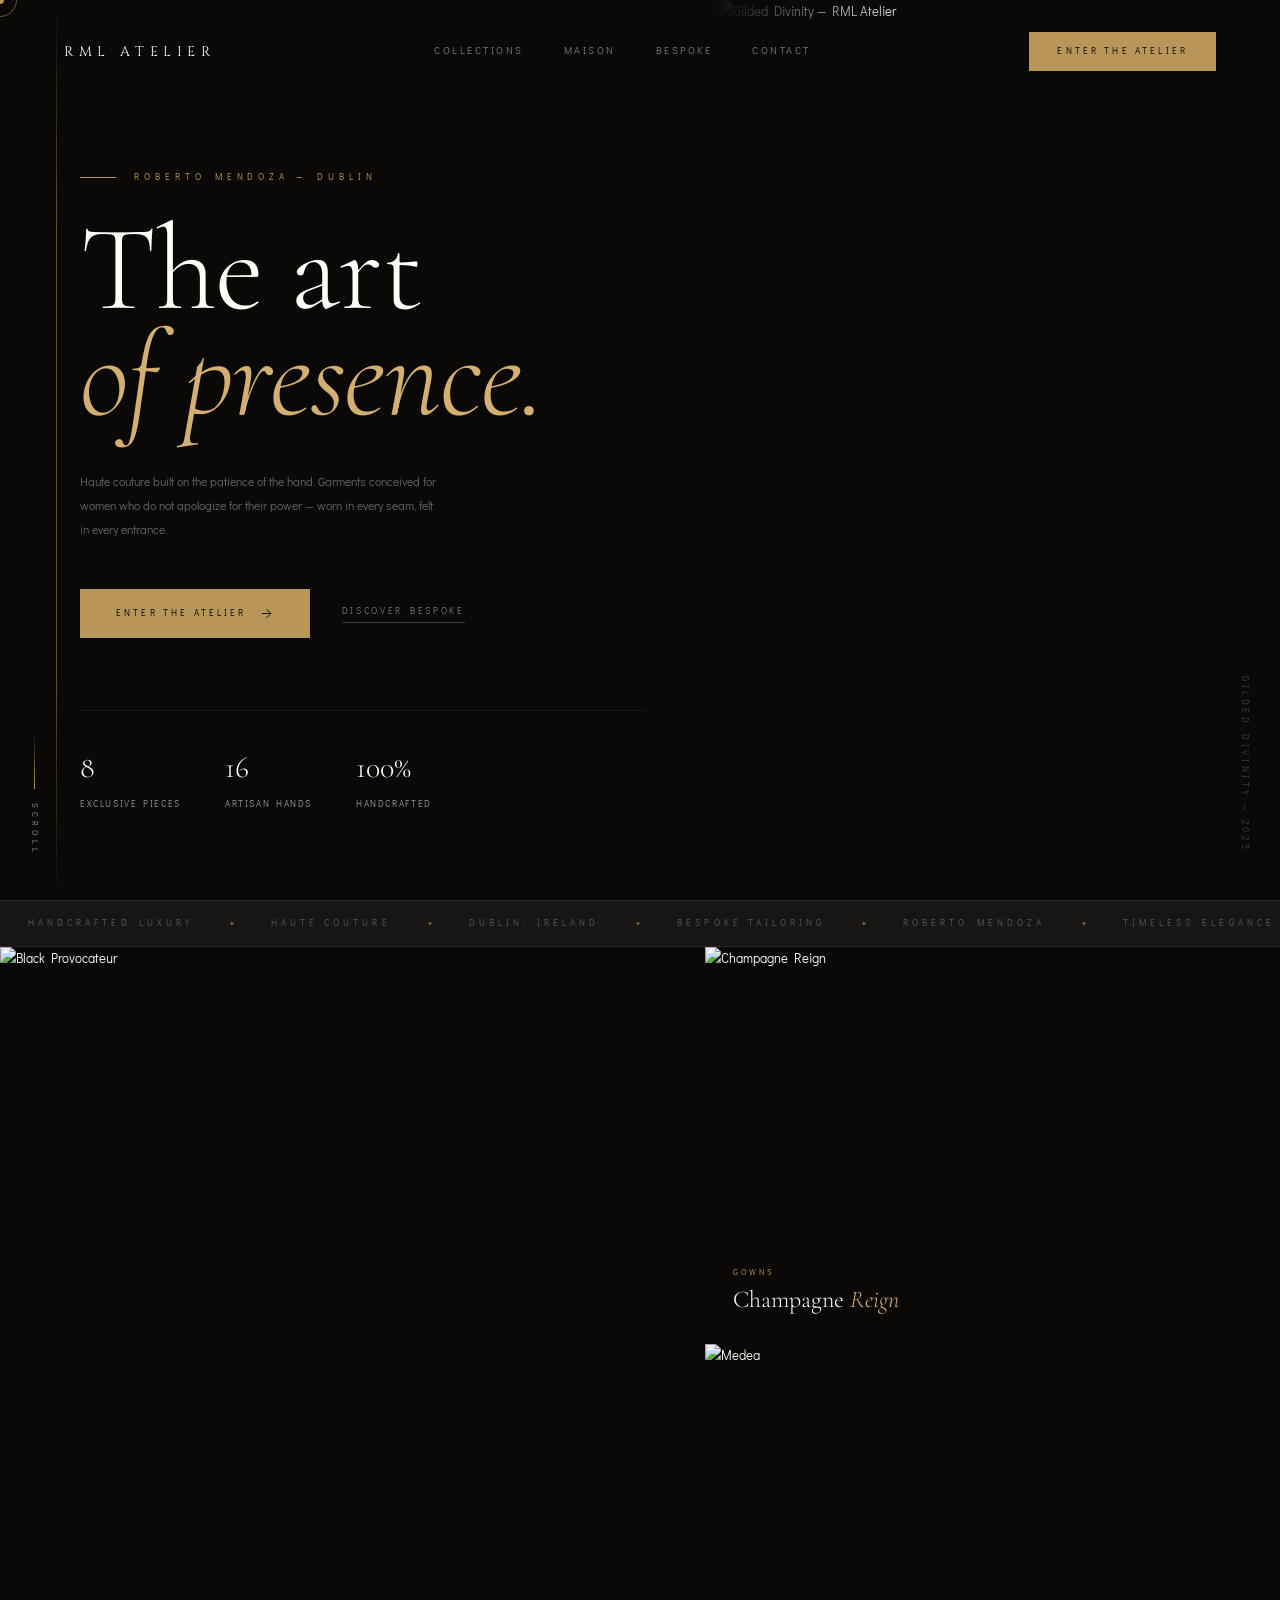
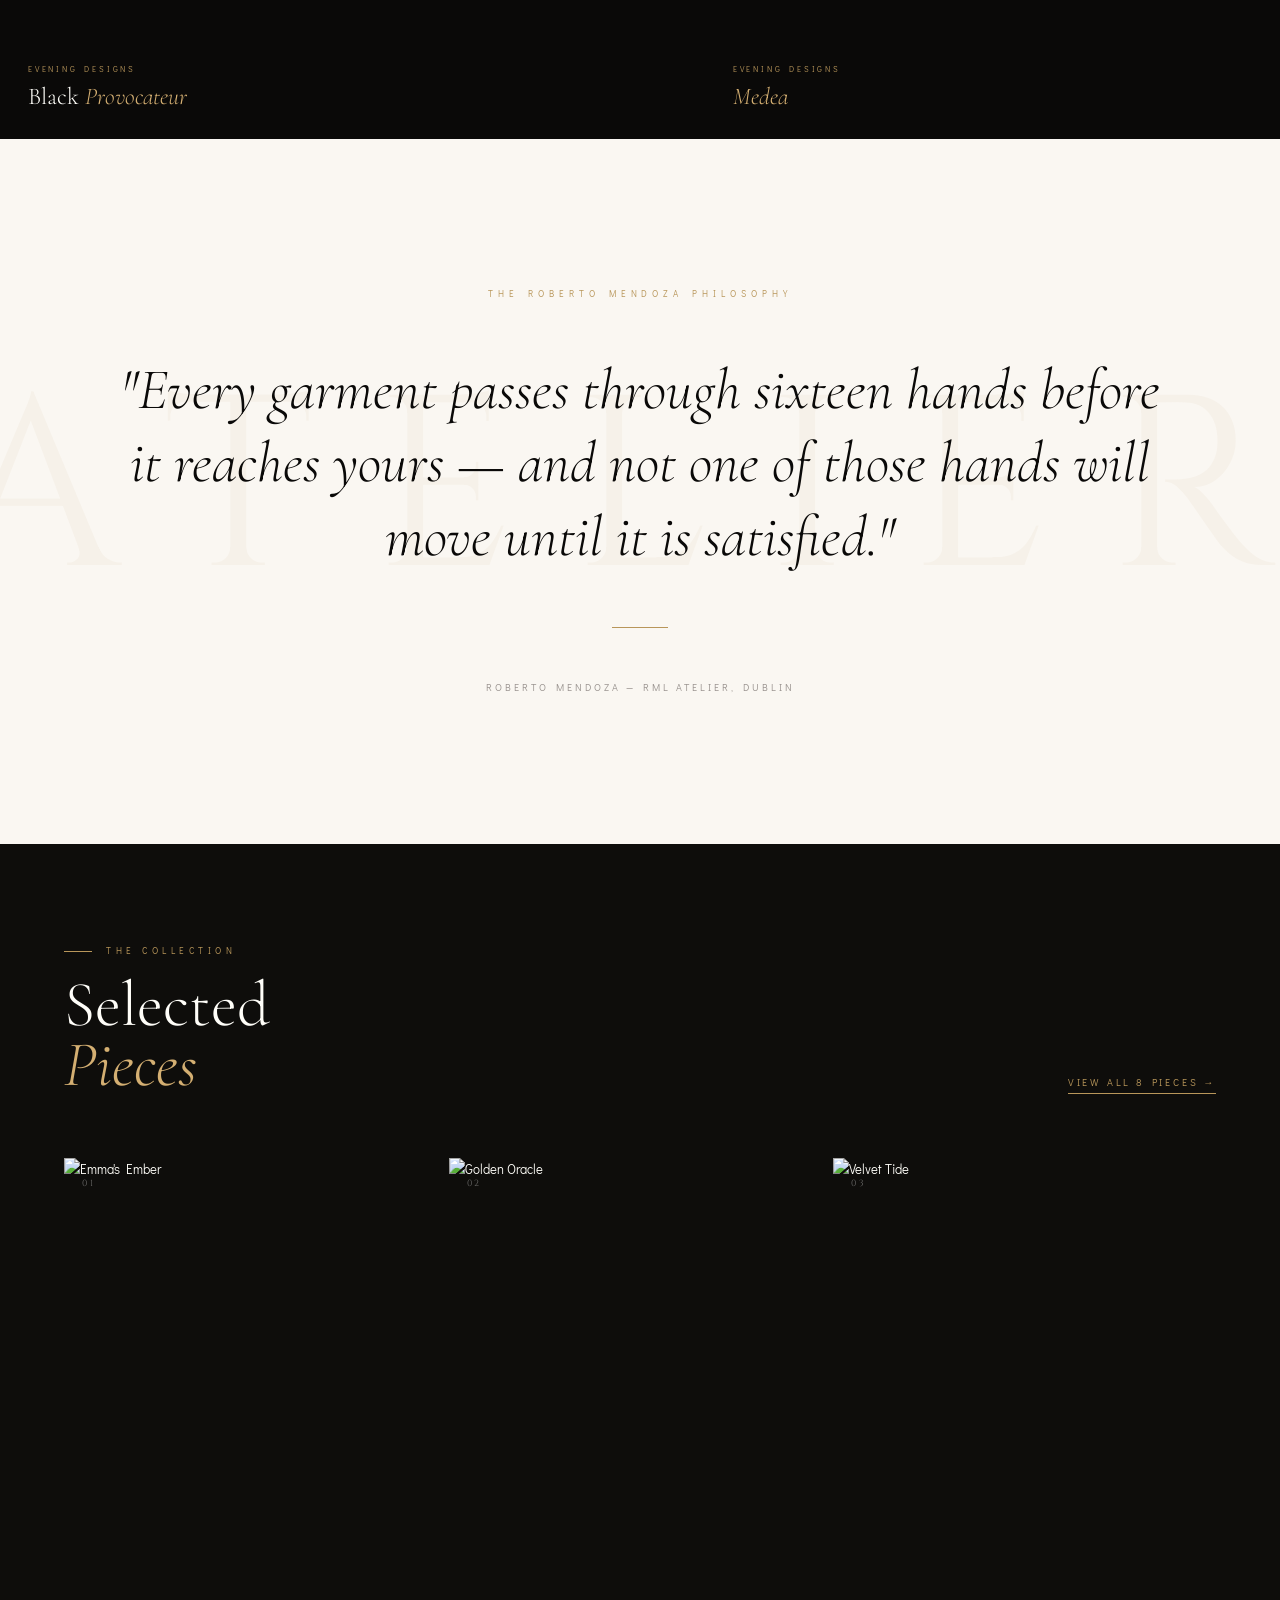
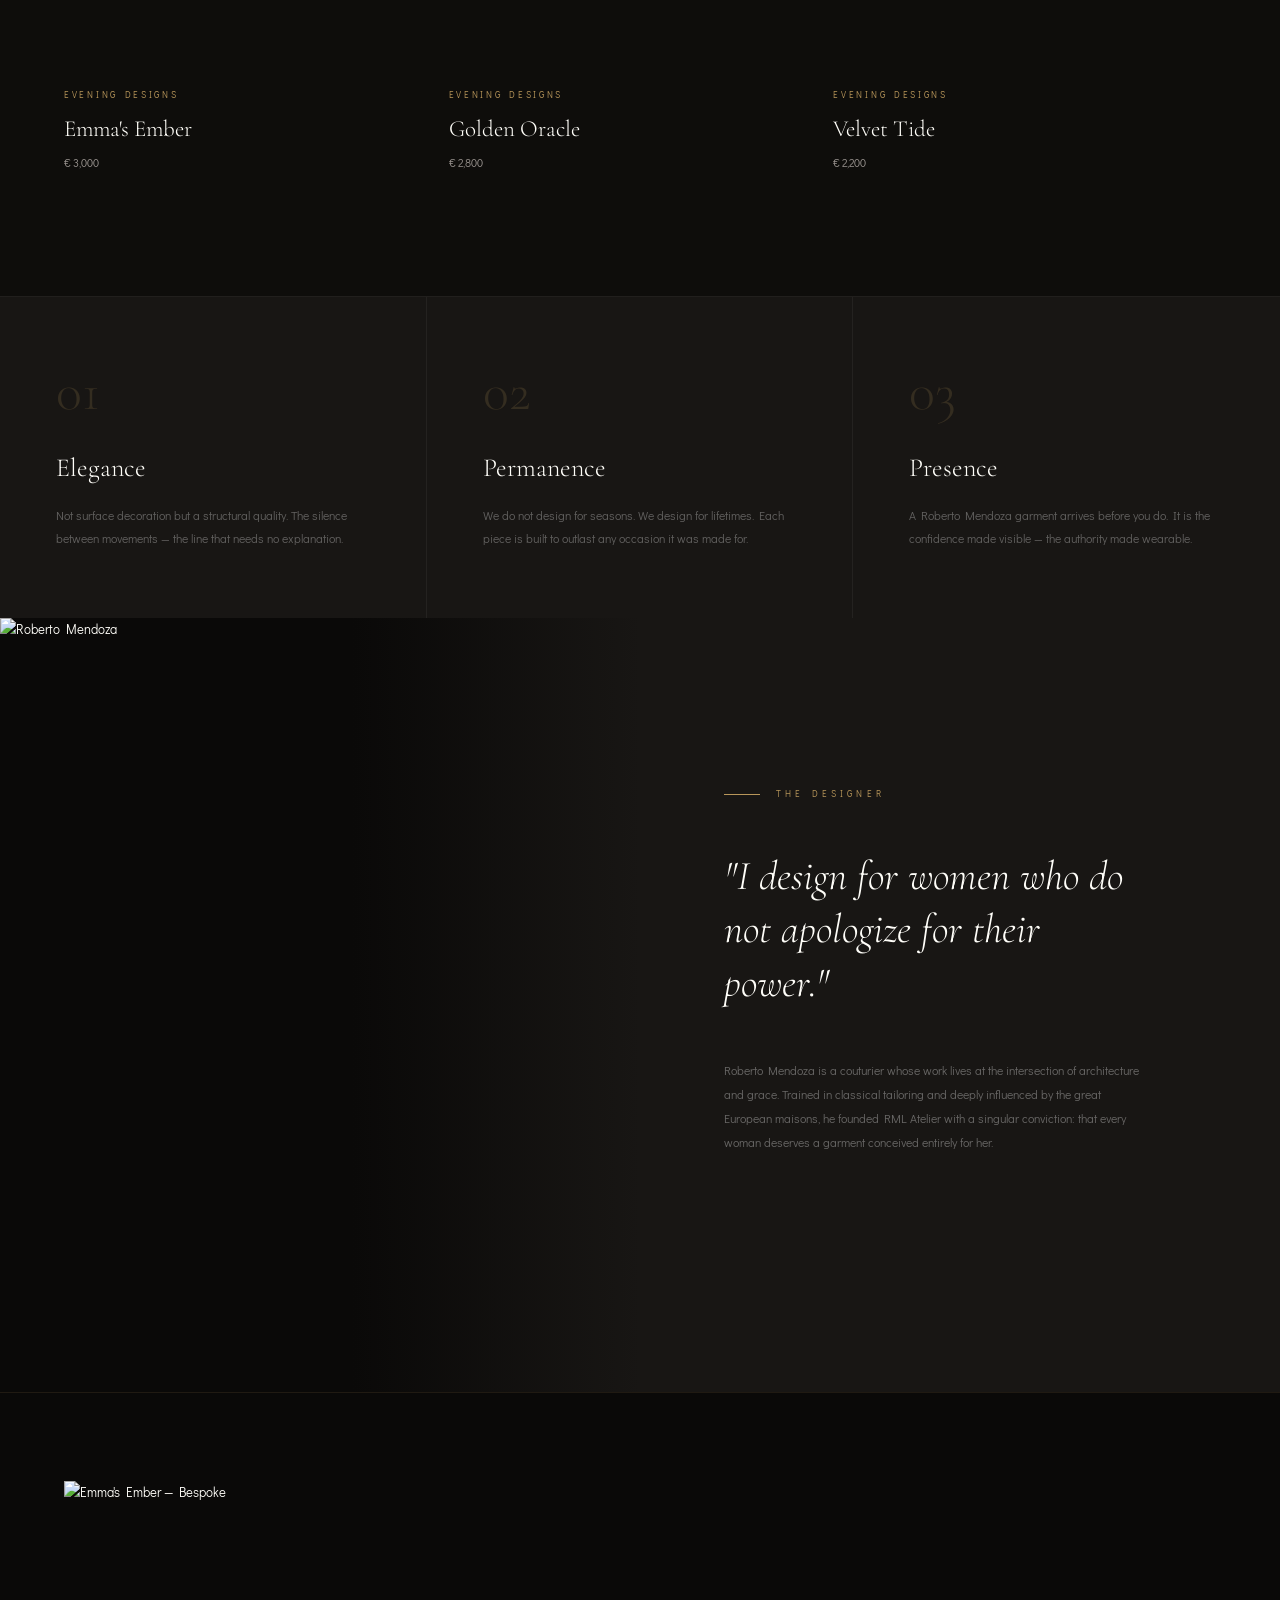
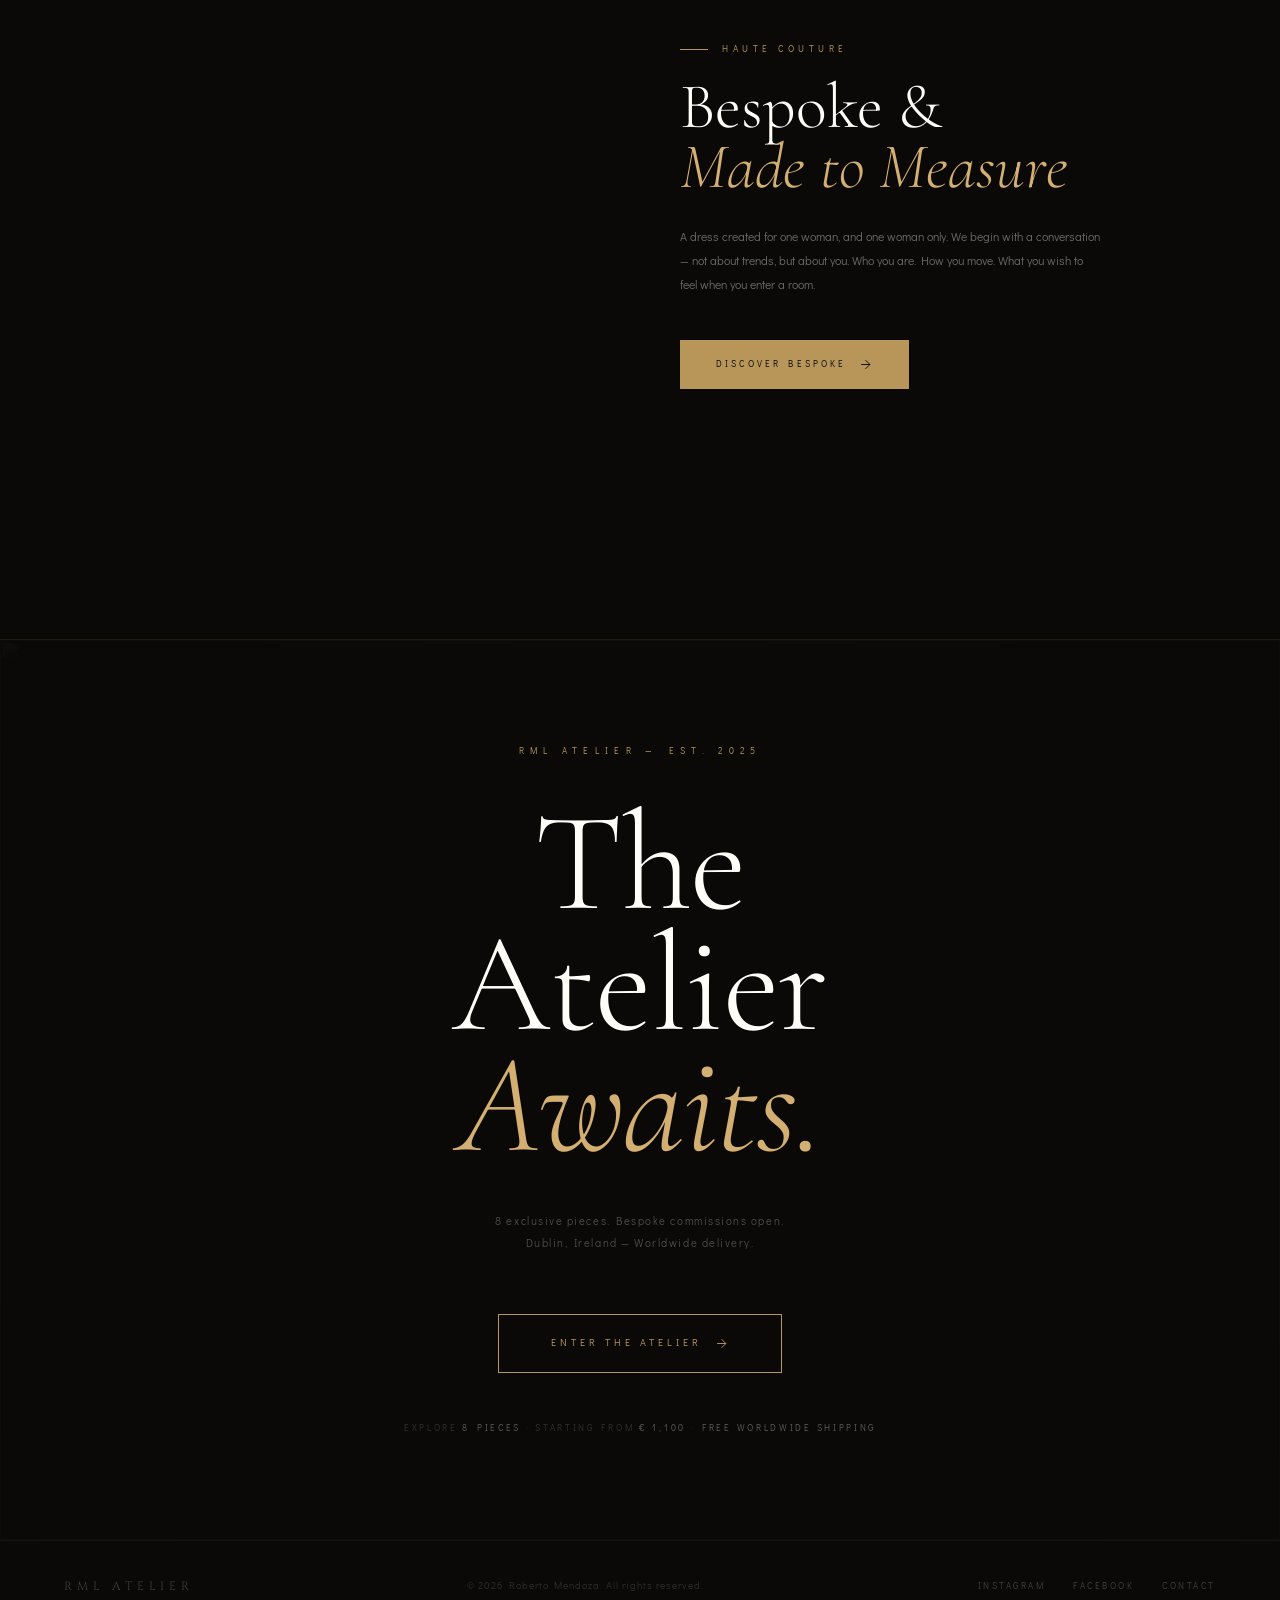
==== index.html @ 6e239f0d "first commit" ====
<!DOCTYPE html>
<html lang="en">

<head>
    <meta charset="UTF-8">
    <meta name="viewport" content="width=device-width, initial-scale=1.0">
    <title>RML Atelier — Haute Couture</title>
    <meta name="description"
        content="Roberto Mendoza Latelier. Bespoke haute couture from Dublin — garments that outlive their season. 8 exclusive pieces, made by hand.">
    <link rel="preconnect" href="https://fonts.googleapis.com">
    <link
        href="https://fonts.googleapis.com/css2?family=Cormorant+Garamond:ital,wght@0,300;0,400;0,500;1,300;1,400;1,500&family=Didact+Gothic&family=Cinzel:wght@300;400;500&display=swap"
        rel="stylesheet">
    <style>
        /* ── RESET & VARIABLES ── */
        :root {
            --ink: #0a0908;
            --ink2: #0e0d0b;
            --charcoal: #181614;
            --bone: #f5f0e8;
            --cream: #faf7f2;
            --gold: #b8965a;
            --gold-light: #d4af72;
            --gold-faint: rgba(184, 150, 90, 0.12);
            --ash: #9a9490;
            --warm-white: #fffef9;
        }

        *,
        *::before,
        *::after {
            box-sizing: border-box;
            margin: 0;
            padding: 0;
        }

        html {
            scroll-behavior: smooth;
            font-size: 16px;
        }

        body {
            background: var(--ink);
            color: var(--warm-white);
            font-family: 'Didact Gothic', sans-serif;
            font-size: 13px;
            line-height: 1.65;
            overflow-x: hidden;
            cursor: none;
        }

        img {
            display: block;
            max-width: 100%;
        }

        a {
            color: inherit;
        }

        /* ── CUSTOM CURSOR ── */
        .cursor {
            position: fixed;
            width: 8px;
            height: 8px;
            background: var(--gold);
            border-radius: 50%;
            pointer-events: none;
            z-index: 9999;
            transform: translate(-50%, -50%);
            transition: width .22s, height .22s, background .22s;
            will-change: left, top;
        }

        .cursor-ring {
            position: fixed;
            width: 34px;
            height: 34px;
            border: 1px solid rgba(184, 150, 90, 0.55);
            border-radius: 50%;
            pointer-events: none;
            z-index: 9998;
            transform: translate(-50%, -50%);
            transition: width .3s, height .3s;
            will-change: left, top;
        }

        /* ── SCROLL REVEAL ── */
        .reveal {
            opacity: 0;
            transform: translateY(46px);
            transition: opacity .95s cubic-bezier(.25, .46, .45, .94),
                transform .95s cubic-bezier(.25, .46, .45, .94);
        }

        .reveal.visible {
            opacity: 1;
            transform: translateY(0);
        }

        .d1 {
            transition-delay: .13s;
        }

        .d2 {
            transition-delay: .26s;
        }

        .d3 {
            transition-delay: .39s;
        }

        .d4 {
            transition-delay: .52s;
        }

        /* ── NAV ── */
        .lnav {
            position: fixed;
            top: 0;
            left: 0;
            right: 0;
            z-index: 500;
            padding: 32px 64px;
            display: flex;
            align-items: center;
            justify-content: space-between;
            transition: padding .4s ease, background .4s ease, border-color .4s ease;
        }

        .lnav.compact {
            padding: 18px 64px;
            background: rgba(10, 9, 8, 0.94);
            backdrop-filter: blur(14px);
            -webkit-backdrop-filter: blur(14px);
            border-bottom: 1px solid var(--gold-faint);
        }

        .lnav-logo {
            font-family: 'Cinzel', serif;
            font-size: 14px;
            letter-spacing: .4em;
            color: var(--warm-white);
            text-decoration: none;
        }

        .lnav-links {
            display: flex;
            align-items: center;
            gap: 40px;
        }

        .lnav-link {
            font-size: 10px;
            letter-spacing: .25em;
            text-transform: uppercase;
            color: rgba(255, 255, 255, .45);
            text-decoration: none;
            transition: color .3s;
        }

        .lnav-link:hover {
            color: var(--warm-white);
        }

        .lnav-cta {
            display: inline-block;
            padding: 12px 28px;
            background: var(--gold);
            color: var(--ink);
            font-family: 'Didact Gothic', sans-serif;
            font-size: 9px;
            letter-spacing: .35em;
            text-transform: uppercase;
            text-decoration: none;
            transition: background .3s;
        }

        .lnav-cta:hover {
            background: var(--gold-light);
        }

        /* ── SHARED COMPONENTS ── */
        .section-tag {
            font-size: 9px;
            letter-spacing: .5em;
            text-transform: uppercase;
            color: var(--gold);
            display: flex;
            align-items: center;
            gap: 14px;
            margin-bottom: 16px;
        }

        .section-tag::before {
            content: '';
            width: 28px;
            height: 1px;
            background: var(--gold);
            flex-shrink: 0;
        }

        .section-heading {
            font-family: 'Cormorant Garamond', serif;
            font-size: clamp(36px, 5vw, 68px);
            font-weight: 300;
            line-height: .93;
            color: var(--warm-white);
        }

        .section-heading em {
            font-style: italic;
            color: var(--gold-light);
        }

        .section-heading-ink {
            color: var(--ink);
        }

        .section-heading-ink em {
            color: var(--gold);
        }

        .btn-gold {
            display: inline-flex;
            align-items: center;
            gap: 12px;
            padding: 17px 36px;
            background: var(--gold);
            color: var(--ink);
            font-family: 'Didact Gothic', sans-serif;
            font-size: 9px;
            letter-spacing: .35em;
            text-transform: uppercase;
            text-decoration: none;
            transition: background .3s;
        }

        .btn-gold:hover {
            background: var(--gold-light);
        }

        .btn-gold svg {
            transition: transform .3s;
        }

        .btn-gold:hover svg {
            transform: translateX(5px);
        }

        .btn-line {
            font-size: 9px;
            letter-spacing: .3em;
            text-transform: uppercase;
            color: rgba(255, 255, 255, .45);
            text-decoration: none;
            border-bottom: 1px solid rgba(255, 255, 255, .2);
            padding-bottom: 3px;
            transition: color .3s, border-color .3s;
        }

        .btn-line:hover {
            color: var(--warm-white);
            border-color: rgba(255, 255, 255, .7);
        }

        .btn-outline-gold {
            display: inline-flex;
            align-items: center;
            gap: 12px;
            padding: 20px 52px;
            background: transparent;
            border: 1px solid var(--gold);
            color: var(--gold);
            font-family: 'Didact Gothic', sans-serif;
            font-size: 10px;
            letter-spacing: .4em;
            text-transform: uppercase;
            text-decoration: none;
            transition: background .4s, color .4s;
        }

        .btn-outline-gold:hover {
            background: var(--gold);
            color: var(--ink);
        }

        .btn-outline-gold svg {
            transition: transform .3s;
        }

        .btn-outline-gold:hover svg {
            transform: translateX(5px);
        }

        /* ── HERO ── */
        .hero {
            height: 100vh;
            min-height: 720px;
            display: grid;
            grid-template-columns: 56% 44%;
            position: relative;
        }

        .hero-left {
            display: flex;
            flex-direction: column;
            justify-content: flex-end;
            padding: 0 72px 88px 80px;
            position: relative;
            z-index: 2;
        }

        /* Vertical gold line accent */
        .hero-left::before {
            content: '';
            position: absolute;
            left: 56px;
            top: 0;
            bottom: 0;
            width: 1px;
            background: linear-gradient(to bottom,
                    transparent 0%,
                    rgba(184, 150, 90, .5) 25%,
                    rgba(184, 150, 90, .5) 75%,
                    transparent 100%);
        }

        .hero-eyebrow {
            font-size: 9px;
            letter-spacing: .55em;
            text-transform: uppercase;
            color: var(--gold);
            margin-bottom: 32px;
            display: flex;
            align-items: center;
            gap: 18px;
        }

        .hero-eyebrow::before {
            content: '';
            width: 36px;
            height: 1px;
            background: var(--gold);
        }

        .hero-title {
            font-family: 'Cormorant Garamond', serif;
            font-size: clamp(64px, 9.5vw, 136px);
            font-weight: 300;
            line-height: .87;
            color: var(--warm-white);
            letter-spacing: -.01em;
            margin-bottom: 40px;
        }

        .hero-title em {
            display: block;
            font-style: italic;
            color: var(--gold-light);
        }

        .hero-body {
            font-size: 12px;
            line-height: 2;
            color: rgba(255, 255, 255, .38);
            max-width: 360px;
            margin-bottom: 48px;
        }

        .hero-actions {
            display: flex;
            align-items: center;
            gap: 32px;
            margin-bottom: 72px;
        }

        .hero-stats {
            display: flex;
            gap: 44px;
            padding-top: 32px;
            border-top: 1px solid rgba(255, 255, 255, .06);
        }

        .hero-stat-num {
            font-family: 'Cormorant Garamond', serif;
            font-size: 30px;
            font-weight: 300;
            color: var(--warm-white);
        }

        .hero-stat-label {
            font-size: 9px;
            letter-spacing: .18em;
            text-transform: uppercase;
            color: var(--ash);
            margin-top: 5px;
        }

        .hero-right {
            position: relative;
            overflow: hidden;
        }

        .hero-right img {
            width: 100%;
            height: 100%;
            object-fit: cover;
            object-position: center top;
        }

        /* Shadow bleed onto right image from left */
        .hero-right::before {
            content: '';
            position: absolute;
            inset: 0;
            background: linear-gradient(to right, var(--ink) 0%, transparent 35%);
            z-index: 1;
        }

        /* Vertical caption on image */
        .hero-img-caption {
            position: absolute;
            bottom: 48px;
            right: 28px;
            z-index: 2;
            writing-mode: vertical-rl;
            font-size: 9px;
            letter-spacing: .4em;
            text-transform: uppercase;
            color: rgba(255, 255, 255, .22);
        }

        .hero-scroll {
            position: absolute;
            bottom: 44px;
            left: 28px;
            display: flex;
            flex-direction: column;
            align-items: center;
            gap: 14px;
            z-index: 10;
        }

        .hero-scroll-line {
            width: 1px;
            height: 56px;
            background: linear-gradient(to bottom, transparent, var(--gold));
            transform-origin: top;
            animation: tickScroll 2.6s ease-in-out infinite;
        }

        @keyframes tickScroll {
            0% {
                transform: scaleY(0);
                opacity: 0;
            }

            40% {
                opacity: 1;
            }

            100% {
                transform: scaleY(1);
                opacity: 0;
            }
        }

        .hero-scroll-word {
            font-size: 8px;
            letter-spacing: .5em;
            text-transform: uppercase;
            color: var(--ash);
            writing-mode: vertical-rl;
        }

        /* ── MARQUEE ── */
        .marquee-strip {
            background: var(--charcoal);
            border-top: 1px solid var(--gold-faint);
            border-bottom: 1px solid var(--gold-faint);
            padding: 15px 0;
            overflow: hidden;
            cursor: default;
        }

        .marquee-track {
            display: flex;
            white-space: nowrap;
            animation: marqueeSpin 50s linear infinite;
        }

        .marquee-strip:hover .marquee-track {
            animation-play-state: paused;
        }

        .marquee-segment {
            display: inline-flex;
            align-items: center;
            flex-shrink: 0;
            padding: 0 28px;
            gap: 36px;
        }

        .mq-word {
            font-size: 9px;
            letter-spacing: .45em;
            text-transform: uppercase;
            color: rgba(255, 255, 255, .28);
        }

        .mq-gem {
            color: var(--gold);
            font-size: 7px;
            opacity: .65;
        }

        @keyframes marqueeSpin {
            from {
                transform: translateX(0);
            }

            to {
                transform: translateX(-50%);
            }
        }

        /* ── EDITORIAL TRIPTYCH ── */
        .editorial {
            display: grid;
            grid-template-columns: 1.1fr .9fr;
            grid-template-rows: 1fr 1fr;
            height: 88vh;
            min-height: 560px;
            gap: 2px;
            background: var(--ink);
        }

        .ed-block {
            position: relative;
            overflow: hidden;
        }

        .ed-block img {
            width: 100%;
            height: 100%;
            object-fit: cover;
            transition: transform .85s cubic-bezier(.25, .46, .45, .94);
        }

        .ed-block:hover img {
            transform: scale(1.05);
        }

        .ed-1 {
            grid-row: span 2;
        }

        .ed-1 img {
            object-position: center top;
        }

        .ed-2 img {
            object-position: center 35%;
        }

        .ed-3 img {
            object-position: center top;
        }

        /* Bottom gradient overlay */
        .ed-block::after {
            content: '';
            position: absolute;
            inset: 0;
            background: linear-gradient(to top, rgba(10, 9, 8, .8) 0%, transparent 50%);
            z-index: 1;
        }

        .ed-caption {
            position: absolute;
            bottom: 28px;
            left: 28px;
            z-index: 2;
        }

        .ed-cap-tag {
            font-size: 8px;
            letter-spacing: .35em;
            text-transform: uppercase;
            color: var(--gold);
            margin-bottom: 7px;
        }

        .ed-cap-name {
            font-family: 'Cormorant Garamond', serif;
            font-size: 24px;
            font-weight: 300;
            color: var(--warm-white);
            line-height: 1.15;
        }

        .ed-cap-name em {
            font-style: italic;
            color: var(--gold-light);
        }

        /* ── MANIFESTO ── */
        .manifesto {
            background: var(--cream);
            padding: 148px 64px;
            text-align: center;
            position: relative;
            overflow: hidden;
        }

        /* Giant watermark */
        .manifesto::before {
            content: 'ATELIER';
            position: absolute;
            top: 50%;
            left: 50%;
            transform: translate(-50%, -50%);
            font-family: 'Cinzel', serif;
            font-size: clamp(80px, 19vw, 260px);
            font-weight: 300;
            color: rgba(184, 150, 90, .055);
            white-space: nowrap;
            letter-spacing: .25em;
            pointer-events: none;
            user-select: none;
        }

        .manifesto-tag {
            font-size: 9px;
            letter-spacing: .55em;
            text-transform: uppercase;
            color: var(--gold);
            margin-bottom: 52px;
            position: relative;
            z-index: 1;
        }

        .manifesto-quote {
            font-family: 'Cormorant Garamond', serif;
            font-size: clamp(28px, 4.5vw, 62px);
            font-weight: 300;
            font-style: italic;
            color: var(--ink);
            line-height: 1.28;
            max-width: 1080px;
            margin: 0 auto;
            position: relative;
            z-index: 1;
        }

        .manifesto-rule {
            width: 56px;
            height: 1px;
            background: var(--gold);
            margin: 52px auto;
            position: relative;
            z-index: 1;
        }

        .manifesto-attribution {
            font-size: 10px;
            letter-spacing: .3em;
            text-transform: uppercase;
            color: var(--ash);
            position: relative;
            z-index: 1;
        }

        /* ── COLLECTION STRIP ── */
        .collection-section {
            padding: 100px 64px 120px;
            background: var(--ink2);
        }

        .collection-header {
            display: flex;
            justify-content: space-between;
            align-items: flex-end;
            margin-bottom: 64px;
        }

        .collection-header-left {
            max-width: 400px;
        }

        .view-all-link {
            font-size: 10px;
            letter-spacing: .28em;
            text-transform: uppercase;
            color: var(--gold);
            text-decoration: none;
            border-bottom: 1px solid var(--gold);
            padding-bottom: 2px;
            white-space: nowrap;
            align-self: flex-end;
            transition: color .3s;
        }

        .view-all-link:hover {
            color: var(--gold-light);
        }

        .collection-grid {
            display: grid;
            grid-template-columns: repeat(3, 1fr);
            gap: 2px;
        }

        .col-item {
            position: relative;
        }

        .col-item-img {
            aspect-ratio: 3 / 4;
            overflow: hidden;
            position: relative;
        }

        .col-item-img img {
            width: 100%;
            height: 100%;
            object-fit: cover;
            object-position: center top;
            transition: transform .8s cubic-bezier(.25, .46, .45, .94);
        }

        .col-item:hover .col-item-img img {
            transform: scale(1.07);
        }

        .col-num {
            position: absolute;
            top: 18px;
            left: 18px;
            z-index: 2;
            font-family: 'Cinzel', serif;
            font-size: 9px;
            letter-spacing: .3em;
            color: rgba(255, 255, 255, .4);
        }

        /* Hover overlay with CTA */
        .col-item-hover {
            position: absolute;
            inset: 0;
            background: rgba(10, 9, 8, .55);
            opacity: 0;
            display: flex;
            align-items: center;
            justify-content: center;
            z-index: 3;
            transition: opacity .4s;
        }

        .col-item:hover .col-item-hover {
            opacity: 1;
        }

        .col-item-hover-text {
            font-size: 9px;
            letter-spacing: .4em;
            text-transform: uppercase;
            color: var(--warm-white);
            border-bottom: 1px solid rgba(255, 255, 255, .4);
            padding-bottom: 3px;
        }

        .col-item-info {
            padding: 20px 0 4px;
        }

        .col-cat {
            font-size: 9px;
            letter-spacing: .3em;
            text-transform: uppercase;
            color: var(--gold);
            margin-bottom: 8px;
        }

        .col-name {
            font-family: 'Cormorant Garamond', serif;
            font-size: 23px;
            font-weight: 300;
            color: var(--warm-white);
        }

        .col-price {
            font-size: 11px;
            color: var(--ash);
            margin-top: 5px;
        }

        /* ── VALUES STRIP ── */
        .values-strip {
            display: grid;
            grid-template-columns: repeat(3, 1fr);
            background: var(--charcoal);
            border-top: 1px solid rgba(255, 255, 255, .04);
        }

        .val-cell {
            padding: 68px 56px;
            border-right: 1px solid rgba(255, 255, 255, .05);
        }

        .val-cell:last-child {
            border-right: none;
        }

        .val-num {
            font-family: 'Cormorant Garamond', serif;
            font-size: 54px;
            font-weight: 300;
            color: rgba(184, 150, 90, .18);
            line-height: 1;
            margin-bottom: 28px;
        }

        .val-title {
            font-family: 'Cormorant Garamond', serif;
            font-size: 26px;
            font-weight: 300;
            color: var(--warm-white);
            margin-bottom: 14px;
        }

        .val-body {
            font-size: 12px;
            line-height: 1.9;
            color: rgba(255, 255, 255, .32);
        }

        /* ── DESIGNER SECTION ── */
        .designer-split {
            display: grid;
            grid-template-columns: 1fr 1fr;
            min-height: 86vh;
        }

        .designer-photo {
            position: relative;
            overflow: hidden;
        }

        .designer-photo img {
            width: 100%;
            height: 100%;
            object-fit: cover;
            object-position: center top;
        }

        /* Bleed into right panel */
        .designer-photo::after {
            content: '';
            position: absolute;
            inset: 0;
            background: linear-gradient(to right, transparent 55%, var(--charcoal));
        }

        .designer-content {
            background: var(--charcoal);
            padding: 120px 84px;
            display: flex;
            flex-direction: column;
            justify-content: center;
        }

        .designer-tag {
            font-size: 9px;
            letter-spacing: .45em;
            text-transform: uppercase;
            color: var(--gold);
            margin-bottom: 48px;
            display: flex;
            align-items: center;
            gap: 16px;
        }

        .designer-tag::before {
            content: '';
            width: 36px;
            height: 1px;
            background: var(--gold);
        }

        .designer-quote {
            font-family: 'Cormorant Garamond', serif;
            font-size: clamp(24px, 3.2vw, 46px);
            font-weight: 300;
            font-style: italic;
            color: var(--warm-white);
            line-height: 1.3;
            margin-bottom: 48px;
            max-width: 430px;
        }

        .designer-bio {
            font-size: 12px;
            line-height: 2;
            color: rgba(255, 255, 255, .35);
            max-width: 420px;
            margin-bottom: 52px;
        }

        .designer-sig {
            font-family: 'Cinzel', serif;
            font-size: 10px;
            letter-spacing: .35em;
            color: var(--gold);
        }

        /* ── BESPOKE TEASER STRIP ── */
        .bespoke-strip {
            background: var(--ink);
            padding: 88px 64px;
            display: grid;
            grid-template-columns: 1fr 1fr;
            gap: 80px;
            align-items: center;
            border-top: 1px solid var(--gold-faint);
            border-bottom: 1px solid var(--gold-faint);
        }

        .bespoke-strip-img {
            aspect-ratio: 4 / 5;
            overflow: hidden;
        }

        .bespoke-strip-img img {
            width: 100%;
            height: 100%;
            object-fit: cover;
            object-position: center top;
        }

        .bespoke-strip-content .section-tag {
            margin-bottom: 20px;
        }

        .bespoke-strip-body {
            font-size: 12px;
            line-height: 2;
            color: rgba(255, 255, 255, .4);
            margin-top: 28px;
            margin-bottom: 44px;
            max-width: 420px;
        }

        /* ── ENTER SECTION ── */
        .enter-section {
            position: relative;
            height: 100vh;
            min-height: 600px;
            display: flex;
            align-items: center;
            justify-content: center;
            overflow: hidden;
        }

        .enter-bg {
            position: absolute;
            inset: 0;
        }

        .enter-bg img {
            width: 100%;
            height: 100%;
            object-fit: cover;
            object-position: center top;
            filter: brightness(.13) saturate(.7);
        }

        .enter-bg::after {
            content: '';
            position: absolute;
            inset: 0;
            background: radial-gradient(ellipse at center, rgba(10, 9, 8, .25) 0%, rgba(10, 9, 8, .85) 100%);
        }

        .enter-content {
            position: relative;
            z-index: 2;
            text-align: center;
            max-width: 680px;
            padding: 0 40px;
        }

        .enter-tag {
            font-size: 9px;
            letter-spacing: .7em;
            text-transform: uppercase;
            color: var(--gold);
            margin-bottom: 44px;
        }

        .enter-title {
            font-family: 'Cormorant Garamond', serif;
            font-size: clamp(60px, 11vw, 150px);
            font-weight: 300;
            line-height: .86;
            color: var(--warm-white);
            margin-bottom: 44px;
            letter-spacing: -.01em;
        }

        .enter-title em {
            display: block;
            font-style: italic;
            color: var(--gold-light);
        }

        .enter-sub {
            font-size: 11px;
            letter-spacing: .14em;
            color: rgba(255, 255, 255, .28);
            margin-bottom: 60px;
            line-height: 2;
        }

        .enter-detail {
            margin-top: 48px;
            font-size: 9px;
            letter-spacing: .3em;
            text-transform: uppercase;
            color: rgba(255, 255, 255, .16);
        }

        .enter-detail strong {
            color: rgba(255, 255, 255, .34);
            font-weight: normal;
        }

        /* ── FOOTER ── */
        .lfoot {
            background: var(--ink);
            padding: 36px 64px;
            display: flex;
            justify-content: space-between;
            align-items: center;
            border-top: 1px solid rgba(255, 255, 255, .04);
            gap: 20px;
        }

        .lfoot-logo {
            font-family: 'Cinzel', serif;
            font-size: 12px;
            letter-spacing: .4em;
            color: rgba(255, 255, 255, .22);
            text-decoration: none;
        }

        .lfoot-copy {
            font-size: 10px;
            letter-spacing: .1em;
            color: rgba(255, 255, 255, .15);
        }

        .lfoot-social {
            display: flex;
            gap: 28px;
        }

        .lfoot-social a {
            font-size: 9px;
            letter-spacing: .28em;
            text-transform: uppercase;
            color: rgba(255, 255, 255, .22);
            text-decoration: none;
            transition: color .3s;
        }

        .lfoot-social a:hover {
            color: var(--gold);
        }

        /* ── RESPONSIVE ── */
        @media (max-width: 1100px) {

            .lnav,
            .lnav.compact {
                padding-left: 36px;
                padding-right: 36px;
            }

            .hero-left {
                padding: 0 52px 80px 60px;
            }

            .hero-left::before {
                left: 36px;
            }

            .hero-scroll {
                left: 18px;
            }

            .collection-section {
                padding: 80px 36px 100px;
            }

            .bespoke-strip {
                padding: 80px 36px;
            }
        }

        @media (max-width: 980px) {
            .lnav-links {
                display: none;
            }

            .hero {
                grid-template-columns: 1fr;
                background: url('https://media.rmlatelier.com/wp-content/uploads/2025/12/IMG_9443.webp') center top / cover no-repeat;
                position: relative;
            }

            .hero::after {
                content: '';
                position: absolute;
                inset: 0;
                background: linear-gradient(to right,
                        rgba(10, 9, 8, .95) 55%,
                        rgba(10, 9, 8, .6));
                z-index: 0;
            }

            .hero-left {
                position: relative;
                z-index: 1;
                padding: 0 36px 80px 52px;
                padding-top: 120px;
            }

            .hero-left::before {
                left: 28px;
            }

            .hero-right {
                display: none;
            }

            .hero-scroll {
                left: 16px;
                z-index: 2;
            }

            .editorial {
                grid-template-columns: 1fr;
                grid-template-rows: auto;
                height: auto;
            }

            .ed-1 {
                grid-row: span 1;
                height: 75vw;
            }

            .ed-2,
            .ed-3 {
                height: 60vw;
            }

            .manifesto {
                padding: 100px 36px;
            }

            .collection-grid {
                grid-template-columns: repeat(2, 1fr);
            }

            .collection-header {
                flex-direction: column;
                align-items: flex-start;
                gap: 24px;
            }

            .values-strip {
                grid-template-columns: 1fr;
            }

            .val-cell {
                border-right: none;
                border-bottom: 1px solid rgba(255, 255, 255, .05);
                padding: 56px 36px;
            }

            .val-cell:last-child {
                border-bottom: none;
            }

            .designer-split {
                grid-template-columns: 1fr;
            }

            .designer-photo {
                height: 70vw;
            }

            .designer-content {
                padding: 64px 36px;
            }

            .bespoke-strip {
                grid-template-columns: 1fr;
                gap: 48px;
                padding: 80px 36px;
            }

            .bespoke-strip-img {
                aspect-ratio: 3 / 2;
            }

            .lfoot {
                flex-direction: column;
                text-align: center;
                padding: 32px 28px;
                gap: 14px;
            }
        }

        @media (max-width: 600px) {

            .lnav,
            .lnav.compact {
                padding: 18px 24px;
            }

            .hero-left {
                padding: 0 24px 72px 36px;
                padding-top: 100px;
            }

            .hero-left::before {
                left: 16px;
            }

            .hero-scroll {
                left: 12px;
            }

            .hero-title {
                font-size: clamp(52px, 15vw, 80px);
            }

            .hero-stats {
                gap: 24px;
            }

            .hero-actions {
                flex-direction: column;
                align-items: flex-start;
                gap: 20px;
            }

            .manifesto {
                padding: 80px 24px;
            }

            .collection-section {
                padding: 72px 24px 88px;
            }

            .collection-grid {
                grid-template-columns: 1fr;
            }

            .val-cell {
                padding: 48px 24px;
            }

            .designer-content {
                padding: 52px 24px;
            }

            .bespoke-strip {
                padding: 64px 24px;
            }

            .enter-content {
                padding: 0 24px;
            }

            .lfoot {
                padding: 28px 24px;
            }
        }
    </style>
</head>

<body>

    <!-- ── CURSOR ── -->
    <div class="cursor" id="lCursor"></div>
    <div class="cursor-ring" id="lCursorRing"></div>

    <!-- ── NAV ── -->
    <nav class="lnav" id="lnav">
        <a href="https://www.rmlatelier.com/" class="lnav-logo">RML ATELIER</a>
        <div class="lnav-links">
            <a href="https://www.rmlatelier.com/shop/" class="lnav-link">Collections</a>
            <a href="https://www.rmlatelier.com/maison/" class="lnav-link">Maison</a>
            <a href="https://www.rmlatelier.com/bespoke/" class="lnav-link">Bespoke</a>
            <a href="https://www.rmlatelier.com/contact/" class="lnav-link">Contact</a>
        </div>
        <a href="https://www.rmlatelier.com/" class="lnav-cta">Enter the Atelier</a>
    </nav>

    <!-- ── HERO ── -->
    <section class="hero">
        <div class="hero-left">
            <div class="hero-eyebrow reveal">Roberto Mendoza — Dublin</div>
            <h1 class="hero-title reveal d1">
                The art<br>
                <em>of presence.</em>
            </h1>
            <p class="hero-body reveal d2">Haute couture built on the patience of the hand. Garments conceived for women
                who do not apologize for their power — worn in every seam, felt in every entrance.</p>
            <div class="hero-actions reveal d3">
                <a href="https://www.rmlatelier.com/" class="btn-gold">
                    Enter the Atelier
                    <svg width="15" height="15" viewBox="0 0 24 24" fill="none" stroke="currentColor"
                        stroke-width="1.5">
                        <line x1="5" y1="12" x2="19" y2="12" />
                        <polyline points="12 5 19 12 12 19" />
                    </svg>
                </a>
                <a href="https://www.rmlatelier.com/bespoke/" class="btn-line">Discover Bespoke</a>
            </div>
            <div class="hero-stats reveal d4">
                <div class="hero-stat">
                    <div class="hero-stat-num">8</div>
                    <div class="hero-stat-label">Exclusive Pieces</div>
                </div>
                <div class="hero-stat">
                    <div class="hero-stat-num">16</div>
                    <div class="hero-stat-label">Artisan Hands</div>
                </div>
                <div class="hero-stat">
                    <div class="hero-stat-num">100%</div>
                    <div class="hero-stat-label">Handcrafted</div>
                </div>
            </div>
        </div>
        <div class="hero-right">
            <img src="https://media.rmlatelier.com/wp-content/uploads/2025/12/IMG_9443.webp"
                alt="Gilded Divinity — RML Atelier">
            <span class="hero-img-caption">Gilded Divinity — 2025</span>
        </div>
        <div class="hero-scroll">
            <div class="hero-scroll-line"></div>
            <span class="hero-scroll-word">Scroll</span>
        </div>
    </section>

    <!-- ── MARQUEE ── -->
    <div class="marquee-strip">
        <div class="marquee-track">
            <div class="marquee-segment">
                <span class="mq-word">Handcrafted Luxury</span><span class="mq-gem">✦</span>
                <span class="mq-word">Haute Couture</span><span class="mq-gem">✦</span>
                <span class="mq-word">Dublin, Ireland</span><span class="mq-gem">✦</span>
                <span class="mq-word">Bespoke Tailoring</span><span class="mq-gem">✦</span>
                <span class="mq-word">Roberto Mendoza</span><span class="mq-gem">✦</span>
                <span class="mq-word">Timeless Elegance</span><span class="mq-gem">✦</span>
                <span class="mq-word">Made to Measure</span><span class="mq-gem">✦</span>
                <span class="mq-word">Quiet Luxury</span><span class="mq-gem">✦</span>
                <span class="mq-word">Alta Costura</span><span class="mq-gem">✦</span>
                <span class="mq-word">Artisanal Excellence</span><span class="mq-gem">✦</span>
            </div>
            <div class="marquee-segment" aria-hidden="true">
                <span class="mq-word">Handcrafted Luxury</span><span class="mq-gem">✦</span>
                <span class="mq-word">Haute Couture</span><span class="mq-gem">✦</span>
                <span class="mq-word">Dublin, Ireland</span><span class="mq-gem">✦</span>
                <span class="mq-word">Bespoke Tailoring</span><span class="mq-gem">✦</span>
                <span class="mq-word">Roberto Mendoza</span><span class="mq-gem">✦</span>
                <span class="mq-word">Timeless Elegance</span><span class="mq-gem">✦</span>
                <span class="mq-word">Made to Measure</span><span class="mq-gem">✦</span>
                <span class="mq-word">Quiet Luxury</span><span class="mq-gem">✦</span>
                <span class="mq-word">Alta Costura</span><span class="mq-gem">✦</span>
                <span class="mq-word">Artisanal Excellence</span><span class="mq-gem">✦</span>
            </div>
        </div>
    </div>

    <!-- ── EDITORIAL TRIPTYCH ── -->
    <div class="editorial">
        <div class="ed-block ed-1 reveal">
            <img src="https://media.rmlatelier.com/wp-content/uploads/2025/12/IMG_9374.webp" alt="Black Provocateur">
            <div class="ed-caption">
                <div class="ed-cap-tag">Evening Designs</div>
                <div class="ed-cap-name">Black <em>Provocateur</em></div>
            </div>
        </div>
        <div class="ed-block ed-2 reveal d1">
            <img src="https://media.rmlatelier.com/wp-content/uploads/2025/12/IMG_9335.webp" alt="Champagne Reign">
            <div class="ed-caption">
                <div class="ed-cap-tag">Gowns</div>
                <div class="ed-cap-name">Champagne <em>Reign</em></div>
            </div>
        </div>
        <div class="ed-block ed-3 reveal d2">
            <img src="https://media.rmlatelier.com/wp-content/uploads/2025/12/IMG_9362.webp" alt="Medea">
            <div class="ed-caption">
                <div class="ed-cap-tag">Evening Designs</div>
                <div class="ed-cap-name"><em>Medea</em></div>
            </div>
        </div>
    </div>

    <!-- ── MANIFESTO ── -->
    <section class="manifesto">
        <div class="manifesto-tag reveal">The Roberto Mendoza Philosophy</div>
        <blockquote class="manifesto-quote reveal d1">
            "Every garment passes through sixteen hands before it reaches yours — and not one of those hands will move
            until it is satisfied."
        </blockquote>
        <div class="manifesto-rule reveal d2"></div>
        <div class="manifesto-attribution reveal d2">Roberto Mendoza — RML Atelier, Dublin</div>
    </section>

    <!-- ── COLLECTION STRIP ── -->
    <section class="collection-section">
        <div class="collection-header">
            <div class="collection-header-left">
                <div class="section-tag reveal">The Collection</div>
                <h2 class="section-heading reveal d1">Selected<br><em>Pieces</em></h2>
            </div>
            <a href="https://www.rmlatelier.com/shop/" class="view-all-link reveal">View All 8 Pieces →</a>
        </div>
        <div class="collection-grid">
            <div class="col-item reveal">
                <div class="col-item-img">
                    <span class="col-num">01</span>
                    <img src="https://media.rmlatelier.com/wp-content/uploads/2025/12/IMG_9387.webp" alt="Emma's Ember"
                        loading="lazy">
                    <div class="col-item-hover"><span class="col-item-hover-text">View Piece</span></div>
                </div>
                <div class="col-item-info">
                    <div class="col-cat">Evening Designs</div>
                    <div class="col-name">Emma's Ember</div>
                    <div class="col-price">€ 3,000</div>
                </div>
            </div>
            <div class="col-item reveal d1">
                <div class="col-item-img">
                    <span class="col-num">02</span>
                    <img src="https://media.rmlatelier.com/wp-content/uploads/2025/12/IMG_9405.webp" alt="Golden Oracle"
                        loading="lazy">
                    <div class="col-item-hover"><span class="col-item-hover-text">View Piece</span></div>
                </div>
                <div class="col-item-info">
                    <div class="col-cat">Evening Designs</div>
                    <div class="col-name">Golden Oracle</div>
                    <div class="col-price">€ 2,800</div>
                </div>
            </div>
            <div class="col-item reveal d2">
                <div class="col-item-img">
                    <span class="col-num">03</span>
                    <img src="https://media.rmlatelier.com/wp-content/uploads/2025/12/IMG_9424.webp" alt="Velvet Tide"
                        loading="lazy">
                    <div class="col-item-hover"><span class="col-item-hover-text">View Piece</span></div>
                </div>
                <div class="col-item-info">
                    <div class="col-cat">Evening Designs</div>
                    <div class="col-name">Velvet Tide</div>
                    <div class="col-price">€ 2,200</div>
                </div>
            </div>
        </div>
    </section>

    <!-- ── VALUES STRIP ── -->
    <div class="values-strip">
        <div class="val-cell reveal">
            <div class="val-num">01</div>
            <div class="val-title">Elegance</div>
            <p class="val-body">Not surface decoration but a structural quality. The silence between movements — the
                line that needs no explanation.</p>
        </div>
        <div class="val-cell reveal d1">
            <div class="val-num">02</div>
            <div class="val-title">Permanence</div>
            <p class="val-body">We do not design for seasons. We design for lifetimes. Each piece is built to outlast
                any occasion it was made for.</p>
        </div>
        <div class="val-cell reveal d2">
            <div class="val-num">03</div>
            <div class="val-title">Presence</div>
            <p class="val-body">A Roberto Mendoza garment arrives before you do. It is the confidence made visible — the
                authority made wearable.</p>
        </div>
    </div>

    <!-- ── DESIGNER ── -->
    <div class="designer-split">
        <div class="designer-photo">
            <img src="https://media.rmlatelier.com/wp-content/uploads/2026/03/roberto-mendoza-003.jpeg.webp"
                alt="Roberto Mendoza">
        </div>
        <div class="designer-content">
            <div class="designer-tag reveal">The Designer</div>
            <blockquote class="designer-quote reveal d1">
                "I design for women who do not apologize for their power."
            </blockquote>
            <p class="designer-bio reveal d2">
                Roberto Mendoza is a couturier whose work lives at the intersection of architecture and grace. Trained
                in classical tailoring and deeply influenced by the great European maisons, he founded RML Atelier with
                a singular conviction: that every woman deserves a garment conceived entirely for her.
            </p>
            <div class="designer-sig reveal d3">Roberto Mendoza — Founder &amp; Creative Director</div>
        </div>
    </div>

    <!-- ── BESPOKE TEASER ── -->
    <div class="bespoke-strip">
        <div class="bespoke-strip-img reveal">
            <img src="https://media.rmlatelier.com/wp-content/uploads/2025/12/IMG_9386.webp"
                alt="Emma's Ember — Bespoke" loading="lazy">
        </div>
        <div class="bespoke-strip-content reveal d1">
            <div class="section-tag">Haute Couture</div>
            <h2 class="section-heading" style="margin-bottom:0">Bespoke &amp;<br><em>Made to Measure</em></h2>
            <p class="bespoke-strip-body">A dress created for one woman, and one woman only. We begin with a
                conversation — not about trends, but about you. Who you are. How you move. What you wish to feel when
                you enter a room.</p>
            <a href="https://www.rmlatelier.com/bespoke/" class="btn-gold">
                Discover Bespoke
                <svg width="15" height="15" viewBox="0 0 24 24" fill="none" stroke="currentColor" stroke-width="1.5">
                    <line x1="5" y1="12" x2="19" y2="12" />
                    <polyline points="12 5 19 12 12 19" />
                </svg>
            </a>
        </div>
    </div>

    <!-- ── ENTER CTA ── -->
    <section class="enter-section">
        <div class="enter-bg">
            <img src="https://media.rmlatelier.com/wp-content/uploads/2025/12/IMG_9458.webp" alt="">
        </div>
        <div class="enter-content">
            <div class="enter-tag reveal">RML Atelier — Est. 2025</div>
            <h2 class="enter-title reveal d1">
                The Atelier<br>
                <em>Awaits.</em>
            </h2>
            <p class="enter-sub reveal d2">
                8 exclusive pieces. Bespoke commissions open.<br>
                Dublin, Ireland — Worldwide delivery.
            </p>
            <a href="https://www.rmlatelier.com/" class="btn-outline-gold reveal d3">
                Enter the Atelier
                <svg width="15" height="15" viewBox="0 0 24 24" fill="none" stroke="currentColor" stroke-width="1.5">
                    <line x1="5" y1="12" x2="19" y2="12" />
                    <polyline points="12 5 19 12 12 19" />
                </svg>
            </a>
            <div class="enter-detail reveal d4">
                Explore <strong>8 pieces</strong> · Starting from <strong>€ 1,100</strong> · <strong>Free worldwide
                    shipping</strong>
            </div>
        </div>
    </section>

    <!-- ── FOOTER ── -->
    <footer class="lfoot">
        <a href="https://www.rmlatelier.com/" class="lfoot-logo">RML ATELIER</a>
        <span class="lfoot-copy">© 2026 Roberto Mendoza. All rights reserved.</span>
        <div class="lfoot-social">
            <a href="https://www.instagram.com/roberto_mendoza_latelier_" target="_blank"
                rel="noopener noreferrer">Instagram</a>
            <a href="https://www.facebook.com/profile.php?id=61576216606576" target="_blank"
                rel="noopener noreferrer">Facebook</a>
            <a href="https://www.rmlatelier.com/contact/">Contact</a>
        </div>
    </footer>

    <script>
        // ── Custom cursor ──────────────────────────────────────────
        (function () {
            var cursor = document.getElementById('lCursor');
            var ring = document.getElementById('lCursorRing');
            if (!cursor || !ring) return;
            var mx = 0, my = 0, rx = 0, ry = 0;
            document.addEventListener('mousemove', function (e) {
                mx = e.clientX; my = e.clientY;
                cursor.style.left = mx + 'px';
                cursor.style.top = my + 'px';
            });
            (function tick() {
                rx += (mx - rx) * 0.1;
                ry += (my - ry) * 0.1;
                ring.style.left = rx + 'px';
                ring.style.top = ry + 'px';
                requestAnimationFrame(tick);
            })();
            document.querySelectorAll('a, button, .col-item, .ed-block, .val-cell').forEach(function (el) {
                el.addEventListener('mouseenter', function () {
                    cursor.style.width = '18px';
                    cursor.style.height = '18px';
                    ring.style.width = '52px';
                    ring.style.height = '52px';
                });
                el.addEventListener('mouseleave', function () {
                    cursor.style.width = '8px';
                    cursor.style.height = '8px';
                    ring.style.width = '34px';
                    ring.style.height = '34px';
                });
            });
        })();

        // ── Nav compact on scroll ──────────────────────────────────
        (function () {
            var nav = document.getElementById('lnav');
            if (!nav) return;
            window.addEventListener('scroll', function () {
                nav.classList.toggle('compact', window.scrollY > 60);
            }, { passive: true });
        })();

        // ── Scroll reveal ──────────────────────────────────────────
        (function () {
            var els = document.querySelectorAll('.reveal');
            if (!els.length) return;
            var obs = new IntersectionObserver(function (entries) {
                entries.forEach(function (e) {
                    if (e.isIntersecting) e.target.classList.add('visible');
                });
            }, { threshold: 0.07, rootMargin: '0px 0px -48px 0px' });
            els.forEach(function (el) { obs.observe(el); });
        })();
    </script>

</body>

</html>
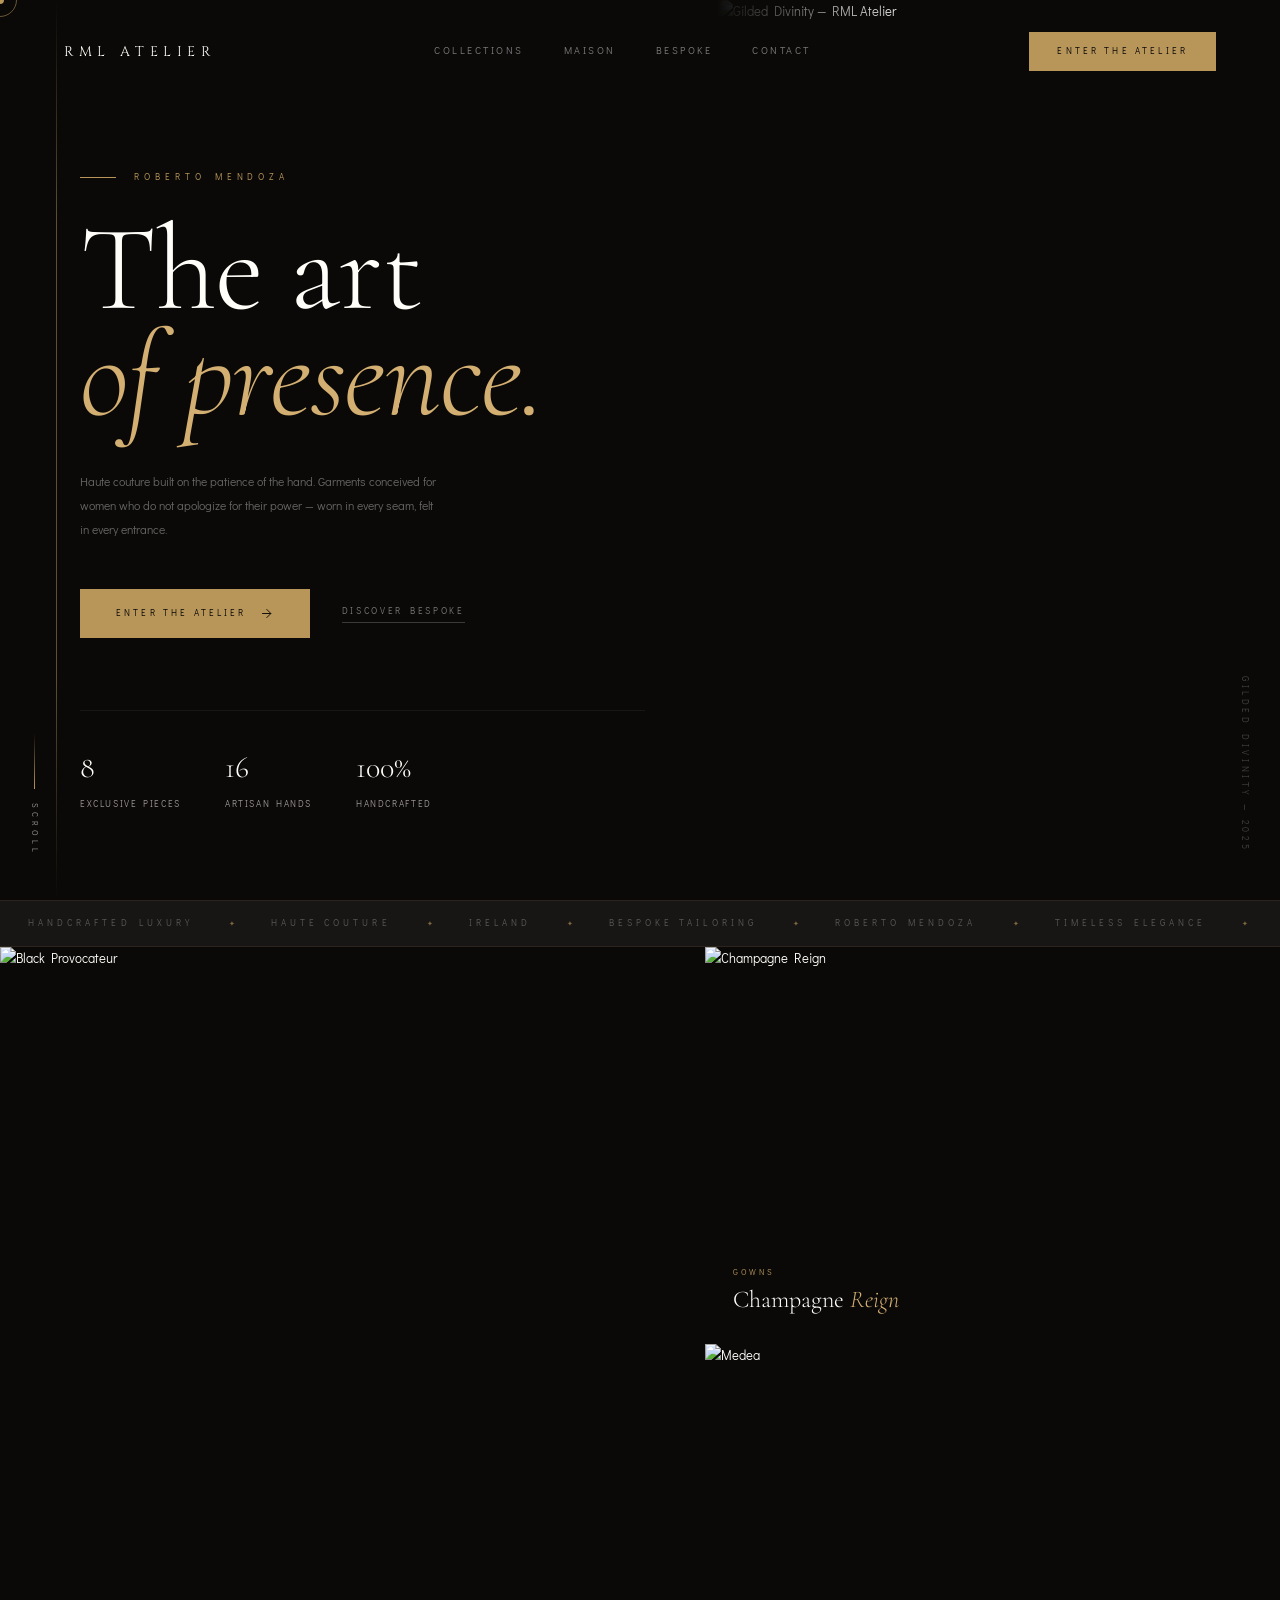
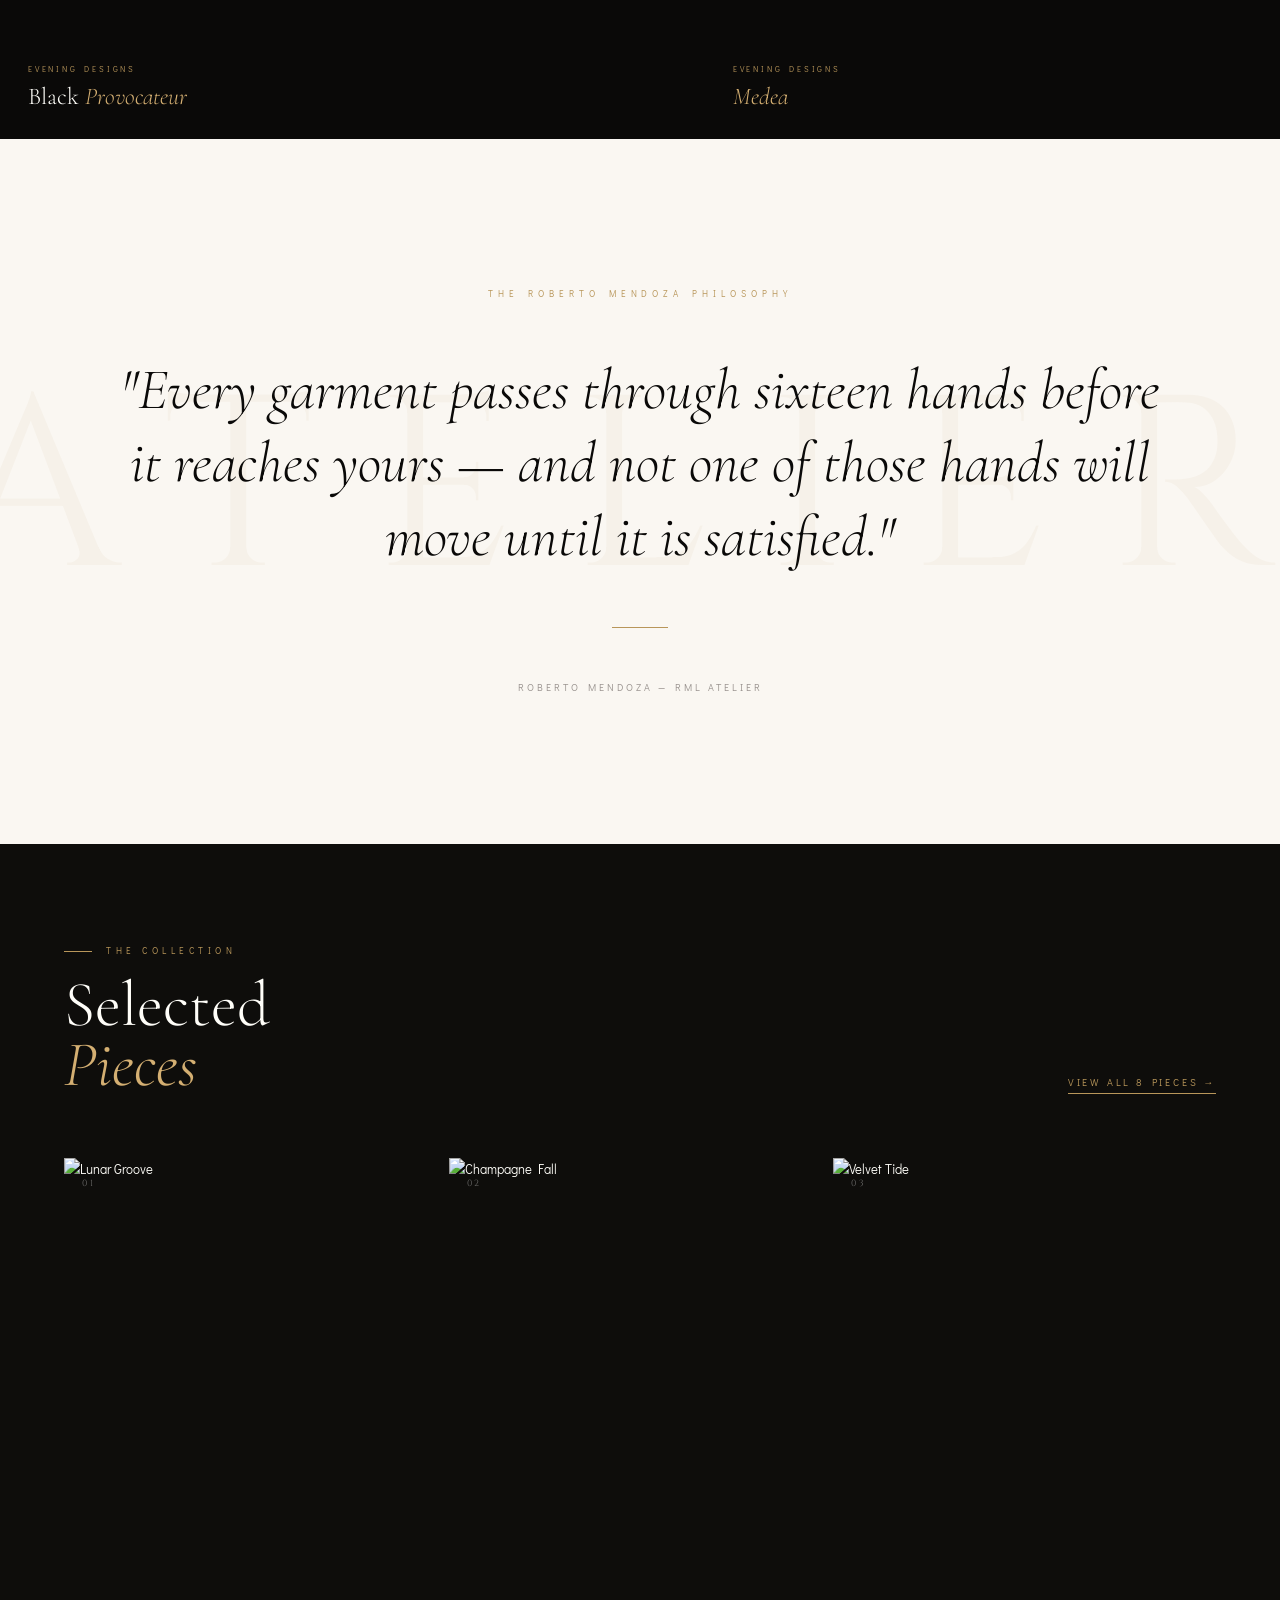
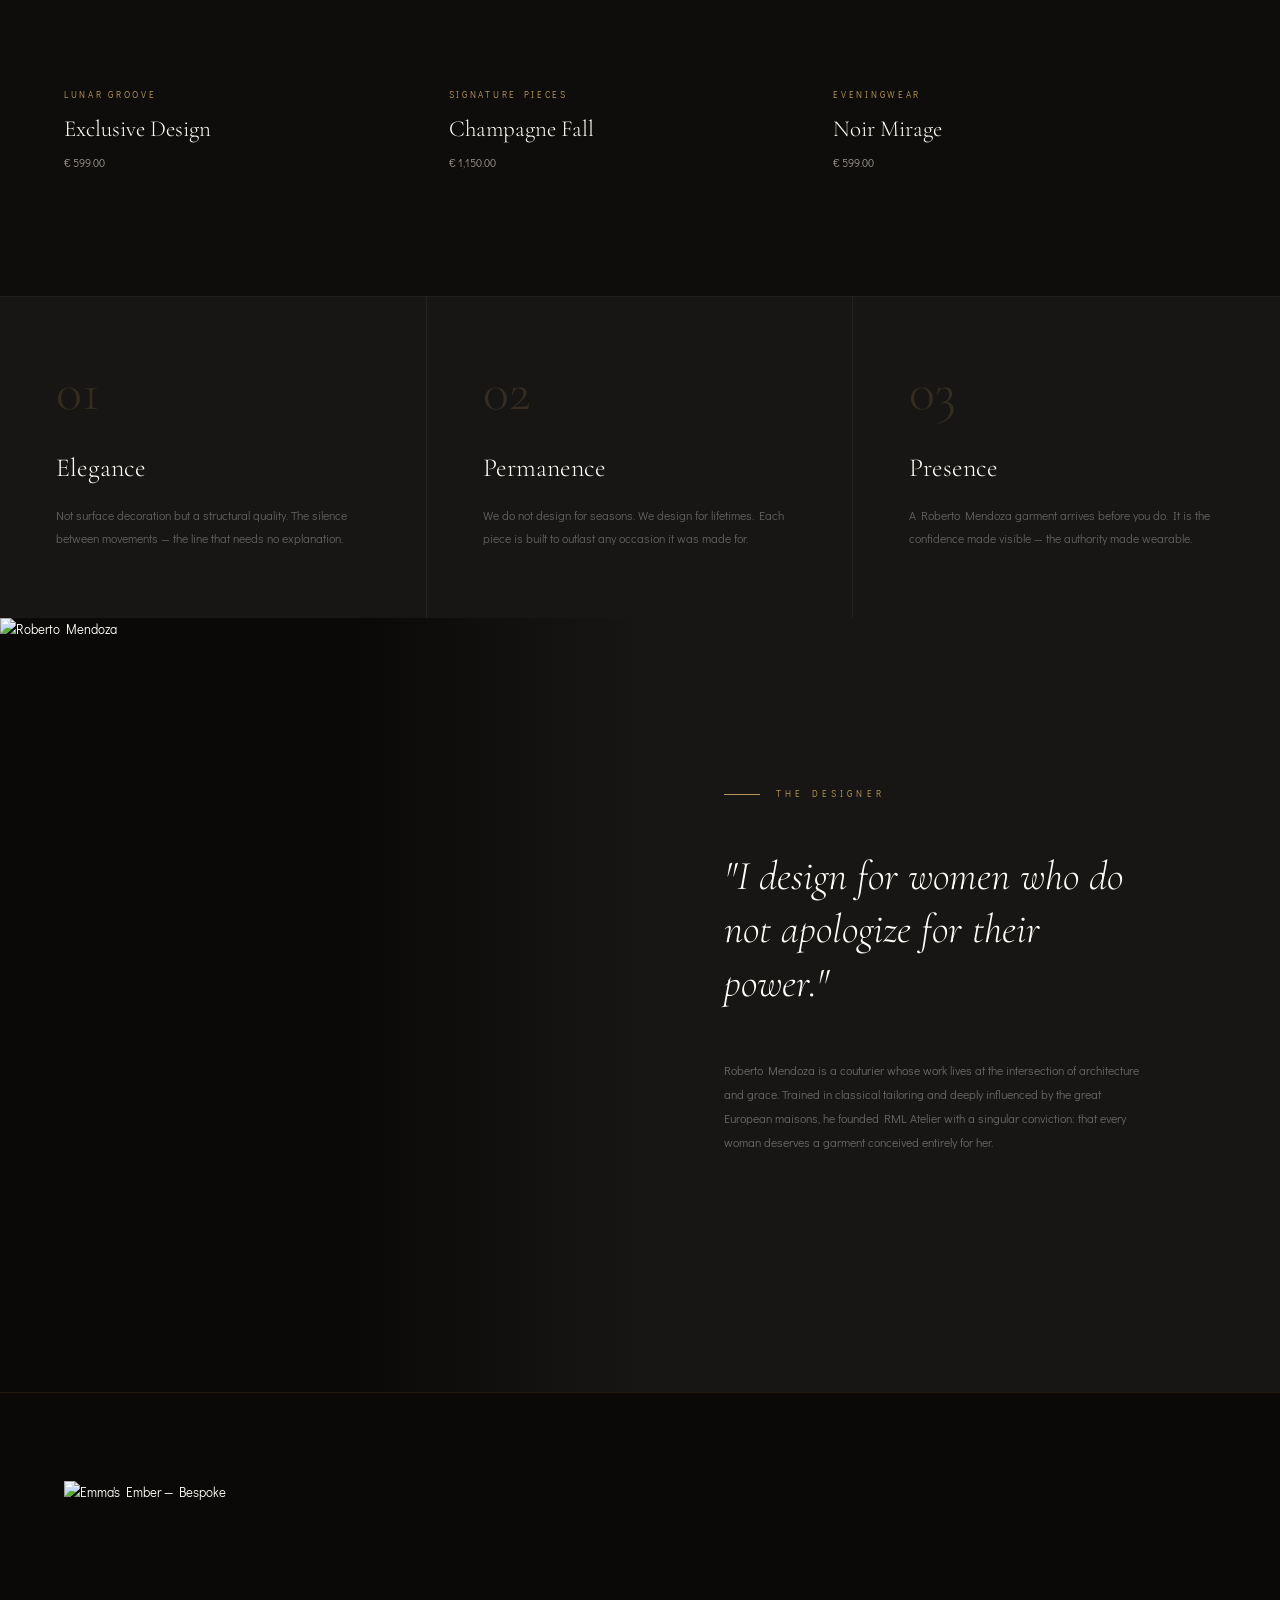
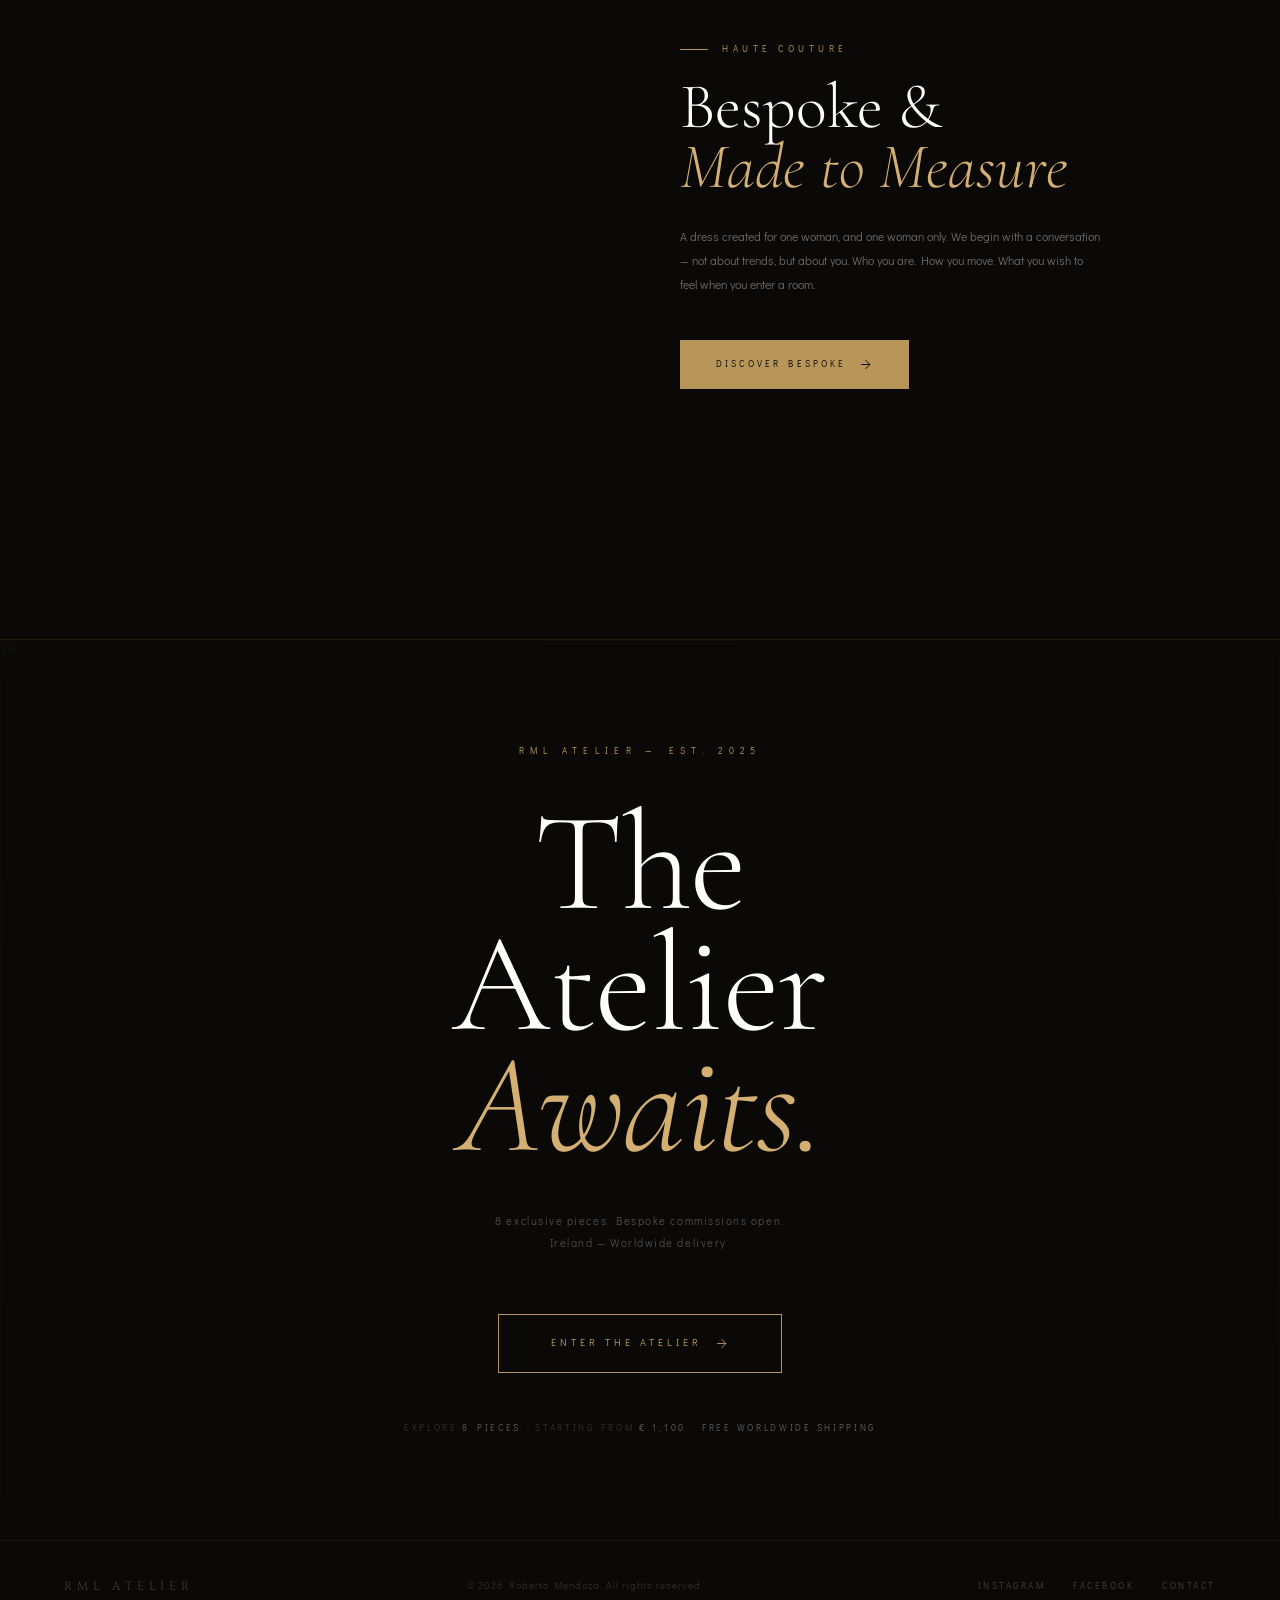
==== commit 6a136d40: "fix" ====
--- a/index.html
+++ b/index.html
@@ -6,7 +6,7 @@
     <meta name="viewport" content="width=device-width, initial-scale=1.0">
     <title>RML Atelier — Haute Couture</title>
     <meta name="description"
-        content="Roberto Mendoza Latelier. Bespoke haute couture from Dublin — garments that outlive their season. 8 exclusive pieces, made by hand.">
+        content="Roberto Mendoza Latelier. Bespoke haute couture — garments that outlive their season. 8 exclusive pieces, made by hand.">
     <link rel="preconnect" href="https://fonts.googleapis.com">
     <link
         href="https://fonts.googleapis.com/css2?family=Cormorant+Garamond:ital,wght@0,300;0,400;0,500;1,300;1,400;1,500&family=Didact+Gothic&family=Cinzel:wght@300;400;500&display=swap"
@@ -85,6 +85,19 @@
             will-change: left, top;
         }
 
+        /* Hide custom cursor on touch / mobile devices */
+        @media (hover: none),
+        (pointer: coarse) {
+            body {
+                cursor: auto;
+            }
+
+            .cursor,
+            .cursor-ring {
+                display: none !important;
+            }
+        }
+
         /* ── SCROLL REVEAL ── */
         .reveal {
             opacity: 0;
@@ -487,12 +500,12 @@
         .marquee-track {
             display: flex;
             white-space: nowrap;
-            animation: marqueeSpin 50s linear infinite;
-        }
-
-        .marquee-strip:hover .marquee-track {
+            animation: marqueeSpin 7s linear infinite;
+        }
+
+        /* .marquee-strip:hover .marquee-track {
             animation-play-state: paused;
-        }
+        } */
 
         .marquee-segment {
             display: inline-flex;
@@ -561,11 +574,11 @@
         }
 
         .ed-2 img {
-            object-position: center 35%;
+            object-position: center 85%;
         }
 
         .ed-3 img {
-            object-position: center top;
+            object-position: center 80%;
         }
 
         /* Bottom gradient overlay */
@@ -1116,7 +1129,7 @@
 
             .hero {
                 grid-template-columns: 1fr;
-                background: url('https://media.rmlatelier.com/wp-content/uploads/2025/12/IMG_9443.webp') center top / cover no-repeat;
+                background: url('https://www.rmlatelier.com/wp-content/uploads/2026/01/IMG_9283.webp') center top / cover no-repeat;
                 position: relative;
             }
 
@@ -1314,7 +1327,7 @@
     <!-- ── HERO ── -->
     <section class="hero">
         <div class="hero-left">
-            <div class="hero-eyebrow reveal">Roberto Mendoza — Dublin</div>
+            <div class="hero-eyebrow reveal">Roberto Mendoza</div>
             <h1 class="hero-title reveal d1">
                 The art<br>
                 <em>of presence.</em>
@@ -1348,7 +1361,7 @@
             </div>
         </div>
         <div class="hero-right">
-            <img src="https://media.rmlatelier.com/wp-content/uploads/2025/12/IMG_9443.webp"
+            <img src="https://www.rmlatelier.com/wp-content/uploads/2026/01/IMG_9283.webp"
                 alt="Gilded Divinity — RML Atelier">
             <span class="hero-img-caption">Gilded Divinity — 2025</span>
         </div>
@@ -1364,7 +1377,7 @@
             <div class="marquee-segment">
                 <span class="mq-word">Handcrafted Luxury</span><span class="mq-gem">✦</span>
                 <span class="mq-word">Haute Couture</span><span class="mq-gem">✦</span>
-                <span class="mq-word">Dublin, Ireland</span><span class="mq-gem">✦</span>
+                <span class="mq-word">Ireland</span><span class="mq-gem">✦</span>
                 <span class="mq-word">Bespoke Tailoring</span><span class="mq-gem">✦</span>
                 <span class="mq-word">Roberto Mendoza</span><span class="mq-gem">✦</span>
                 <span class="mq-word">Timeless Elegance</span><span class="mq-gem">✦</span>
@@ -1376,7 +1389,7 @@
             <div class="marquee-segment" aria-hidden="true">
                 <span class="mq-word">Handcrafted Luxury</span><span class="mq-gem">✦</span>
                 <span class="mq-word">Haute Couture</span><span class="mq-gem">✦</span>
-                <span class="mq-word">Dublin, Ireland</span><span class="mq-gem">✦</span>
+                <span class="mq-word">Ireland</span><span class="mq-gem">✦</span>
                 <span class="mq-word">Bespoke Tailoring</span><span class="mq-gem">✦</span>
                 <span class="mq-word">Roberto Mendoza</span><span class="mq-gem">✦</span>
                 <span class="mq-word">Timeless Elegance</span><span class="mq-gem">✦</span>
@@ -1391,7 +1404,7 @@
     <!-- ── EDITORIAL TRIPTYCH ── -->
     <div class="editorial">
         <div class="ed-block ed-1 reveal">
-            <img src="https://media.rmlatelier.com/wp-content/uploads/2025/12/IMG_9374.webp" alt="Black Provocateur">
+            <img src="https://media.rmlatelier.com/wp-content/uploads/2025/12/IMG_9376.webp" alt="Black Provocateur">
             <div class="ed-caption">
                 <div class="ed-cap-tag">Evening Designs</div>
                 <div class="ed-cap-name">Black <em>Provocateur</em></div>
@@ -1405,7 +1418,7 @@
             </div>
         </div>
         <div class="ed-block ed-3 reveal d2">
-            <img src="https://media.rmlatelier.com/wp-content/uploads/2025/12/IMG_9362.webp" alt="Medea">
+            <img src="https://media.rmlatelier.com/wp-content/uploads/2025/12/IMG_9359.webp" alt="Medea">
             <div class="ed-caption">
                 <div class="ed-cap-tag">Evening Designs</div>
                 <div class="ed-cap-name"><em>Medea</em></div>
@@ -1421,7 +1434,7 @@
             until it is satisfied."
         </blockquote>
         <div class="manifesto-rule reveal d2"></div>
-        <div class="manifesto-attribution reveal d2">Roberto Mendoza — RML Atelier, Dublin</div>
+        <div class="manifesto-attribution reveal d2">Roberto Mendoza — RML Atelier</div>
     </section>
 
     <!-- ── COLLECTION STRIP ── -->
@@ -1437,40 +1450,41 @@
             <div class="col-item reveal">
                 <div class="col-item-img">
                     <span class="col-num">01</span>
-                    <img src="https://media.rmlatelier.com/wp-content/uploads/2025/12/IMG_9387.webp" alt="Emma's Ember"
-                        loading="lazy">
+                    <img src="https://media.rmlatelier.com/wp-content/uploads/2025/08/roberto-mendoza-dress_00029.webp"
+                        alt="Lunar Groove" loading="lazy">
                     <div class="col-item-hover"><span class="col-item-hover-text">View Piece</span></div>
                 </div>
                 <div class="col-item-info">
-                    <div class="col-cat">Evening Designs</div>
-                    <div class="col-name">Emma's Ember</div>
-                    <div class="col-price">€ 3,000</div>
+                    <div class="col-cat">Lunar Groove</div>
+                    <div class="col-name">Exclusive Design</div>
+                    <div class="col-price">€ 599.00</div>
                 </div>
             </div>
             <div class="col-item reveal d1">
                 <div class="col-item-img">
                     <span class="col-num">02</span>
-                    <img src="https://media.rmlatelier.com/wp-content/uploads/2025/12/IMG_9405.webp" alt="Golden Oracle"
-                        loading="lazy">
+                    <img src="https://media.rmlatelier.com/wp-content/uploads/2025/12/IMG_9352.webp"
+                        alt="Champagne Fall" loading="lazy">
                     <div class="col-item-hover"><span class="col-item-hover-text">View Piece</span></div>
                 </div>
                 <div class="col-item-info">
-                    <div class="col-cat">Evening Designs</div>
-                    <div class="col-name">Golden Oracle</div>
-                    <div class="col-price">€ 2,800</div>
+                    <div class="col-cat">Signature Pieces</div>
+                    <div class="col-name">Champagne Fall</div>
+                    <div class="col-price">€ 1,150.00</div>
                 </div>
             </div>
             <div class="col-item reveal d2">
                 <div class="col-item-img">
                     <span class="col-num">03</span>
-                    <img src="https://media.rmlatelier.com/wp-content/uploads/2025/12/IMG_9424.webp" alt="Velvet Tide"
-                        loading="lazy">
+                    <img src="https://media.rmlatelier.com/wp-content/uploads/2026/02/noir-mirage_001.webp"
+                        alt="Velvet Tide" loading="lazy">
                     <div class="col-item-hover"><span class="col-item-hover-text">View Piece</span></div>
                 </div>
                 <div class="col-item-info">
-                    <div class="col-cat">Evening Designs</div>
-                    <div class="col-name">Velvet Tide</div>
-                    <div class="col-price">€ 2,200</div>
+                    <div class="col-cat">
+                        Eveningwear</div>
+                    <div class="col-name">Noir Mirage</div>
+                    <div class="col-price">€ 599.00</div>
                 </div>
             </div>
         </div>
@@ -1501,8 +1515,7 @@
     <!-- ── DESIGNER ── -->
     <div class="designer-split">
         <div class="designer-photo">
-            <img src="https://media.rmlatelier.com/wp-content/uploads/2026/03/roberto-mendoza-003.jpeg.webp"
-                alt="Roberto Mendoza">
+            <img src="https://www.rmlatelier.com/wp-content/uploads/2026/01/IMG_9285.webp" alt="Roberto Mendoza">
         </div>
         <div class="designer-content">
             <div class="designer-tag reveal">The Designer</div>
@@ -1521,7 +1534,7 @@
     <!-- ── BESPOKE TEASER ── -->
     <div class="bespoke-strip">
         <div class="bespoke-strip-img reveal">
-            <img src="https://media.rmlatelier.com/wp-content/uploads/2025/12/IMG_9386.webp"
+            <img src="https://www.rmlatelier.com/wp-content/uploads/2025/08/roberto-mendoza-dress_00001.webp"
                 alt="Emma's Ember — Bespoke" loading="lazy">
         </div>
         <div class="bespoke-strip-content reveal d1">
@@ -1553,7 +1566,7 @@
             </h2>
             <p class="enter-sub reveal d2">
                 8 exclusive pieces. Bespoke commissions open.<br>
-                Dublin, Ireland — Worldwide delivery.
+                Ireland — Worldwide delivery.
             </p>
             <a href="https://www.rmlatelier.com/" class="btn-outline-gold reveal d3">
                 Enter the Atelier
@@ -1585,6 +1598,8 @@
     <script>
         // ── Custom cursor ──────────────────────────────────────────
         (function () {
+            // Skip on touch/mobile devices
+            if (window.matchMedia('(hover: none), (pointer: coarse)').matches) return;
             var cursor = document.getElementById('lCursor');
             var ring = document.getElementById('lCursorRing');
             if (!cursor || !ring) return;
